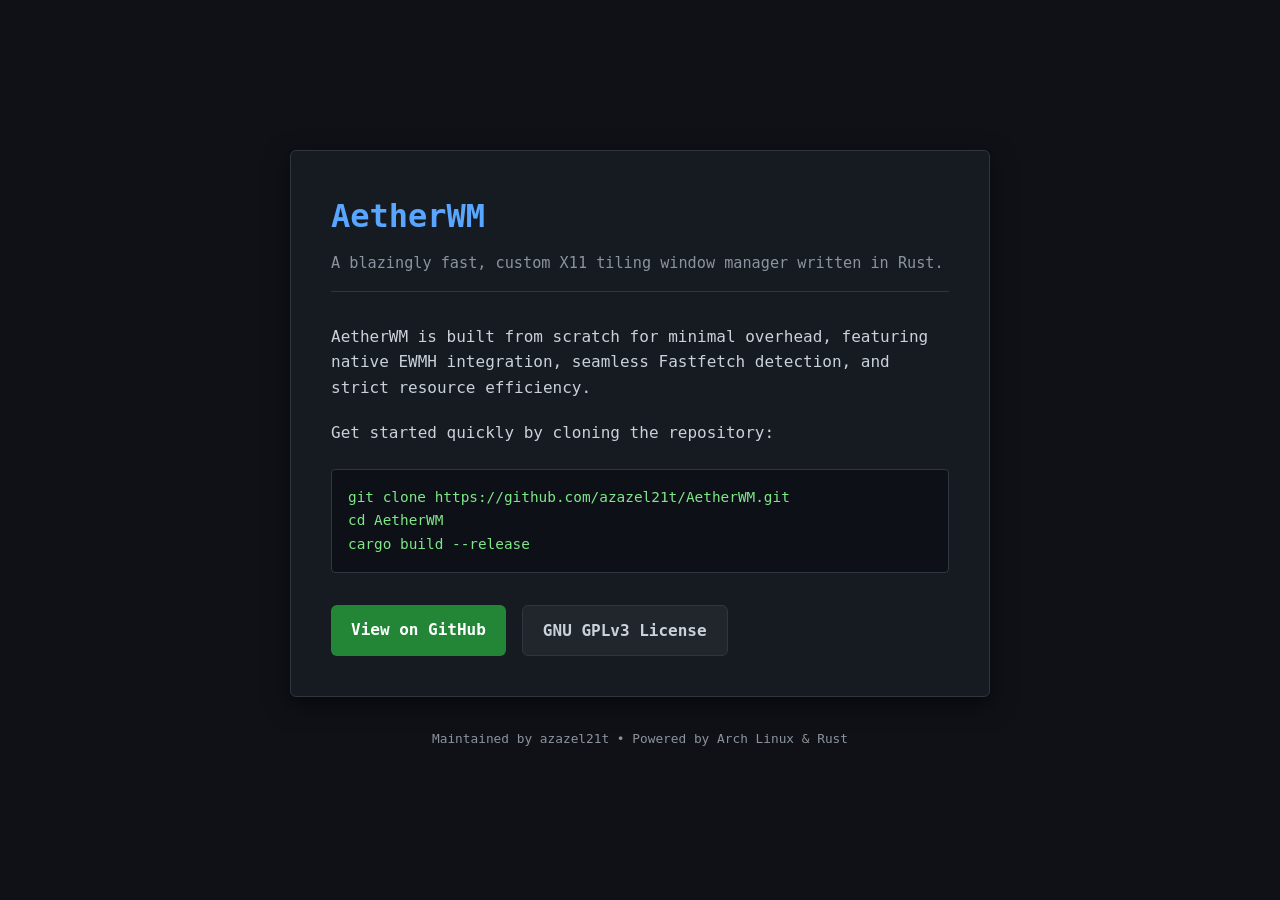
==== index.html @ 2f5f74de "Add minimalist project landing page" ====
<!DOCTYPE html>
<html lang="en">
<head>
    <meta charset="UTF-8">
    <meta name="viewport" content="width=device-width, initial-scale=1.0">
    <title>AetherWM — Lightweight Rust X11 Window Manager</title>
    <style>
        * {
            box-sizing: border-box;
            margin: 0;
            padding: 0;
        }
        body {
            background-color: #0f1117;
            color: #c9d1d9;
            font-family: monospace, sans-serif;
            line-height: 1.6;
            padding: 2rem;
            display: flex;
            flex-direction: column;
            align-items: center;
            justify-content: center;
            min-height: 100vh;
        }
        .container {
            max-width: 700px;
            width: 100%;
            background: #161b22;
            border: 1px solid #30363d;
            border-radius: 6px;
            padding: 2.5rem;
            box-shadow: 0 8px 24px rgba(0,0,0,0.5);
        }
        h1 {
            color: #58a6ff;
            font-size: 2rem;
            margin-bottom: 0.5rem;
        }
        .subtitle {
            color: #8b949e;
            font-size: 0.95rem;
            margin-bottom: 2rem;
            border-bottom: 1px solid #30363d;
            padding-bottom: 1rem;
        }
        p {
            margin-bottom: 1.2rem;
        }
        pre {
            background: #0d1117;
            border: 1px solid #30363d;
            border-radius: 4px;
            padding: 1rem;
            overflow-x: auto;
            color: #7ee787;
            font-size: 0.9rem;
            margin: 1.5rem 0;
        }
        .btn-container {
            display: flex;
            gap: 1rem;
            margin-top: 2rem;
        }
        a.btn {
            background: #238636;
            color: #ffffff;
            padding: 0.75rem 1.25rem;
            border-radius: 6px;
            text-decoration: none;
            font-weight: bold;
            transition: background 0.2s;
        }
        a.btn:hover {
            background: #2ea043;
        }
        a.btn-secondary {
            background: #21262d;
            border: 1px solid #30363d;
            color: #c9d1d9;
        }
        a.btn-secondary:hover {
            background: #30363d;
        }
        footer {
            margin-top: 2rem;
            font-size: 0.8rem;
            color: #8b949e;
            text-align: center;
        }
    </style>
</head>
<body>
    <div class="container">
        <h1>AetherWM</h1>
        <div class="subtitle">A blazingly fast, custom X11 tiling window manager written in Rust.</div>
        
        <p>AetherWM is built from scratch for minimal overhead, featuring native EWMH integration, seamless Fastfetch detection, and strict resource efficiency.</p>
        
        <p>Get started quickly by cloning the repository:</p>
        <pre><code>git clone https://github.com/azazel21t/AetherWM.git
cd AetherWM
cargo build --release</code></pre>

        <div class="btn-container">
            <a href="https://github.com/azazel21t/AetherWM" class="btn">View on GitHub</a>
            <a href="https://github.com/azazel21t/AetherWM/blob/main/LICENSE" class="btn btn-secondary">GNU GPLv3 License</a>
        </div>
    </div>

    <footer>
        Maintained by azazel21t • Powered by Arch Linux & Rust
    </footer>
</body>
</html>
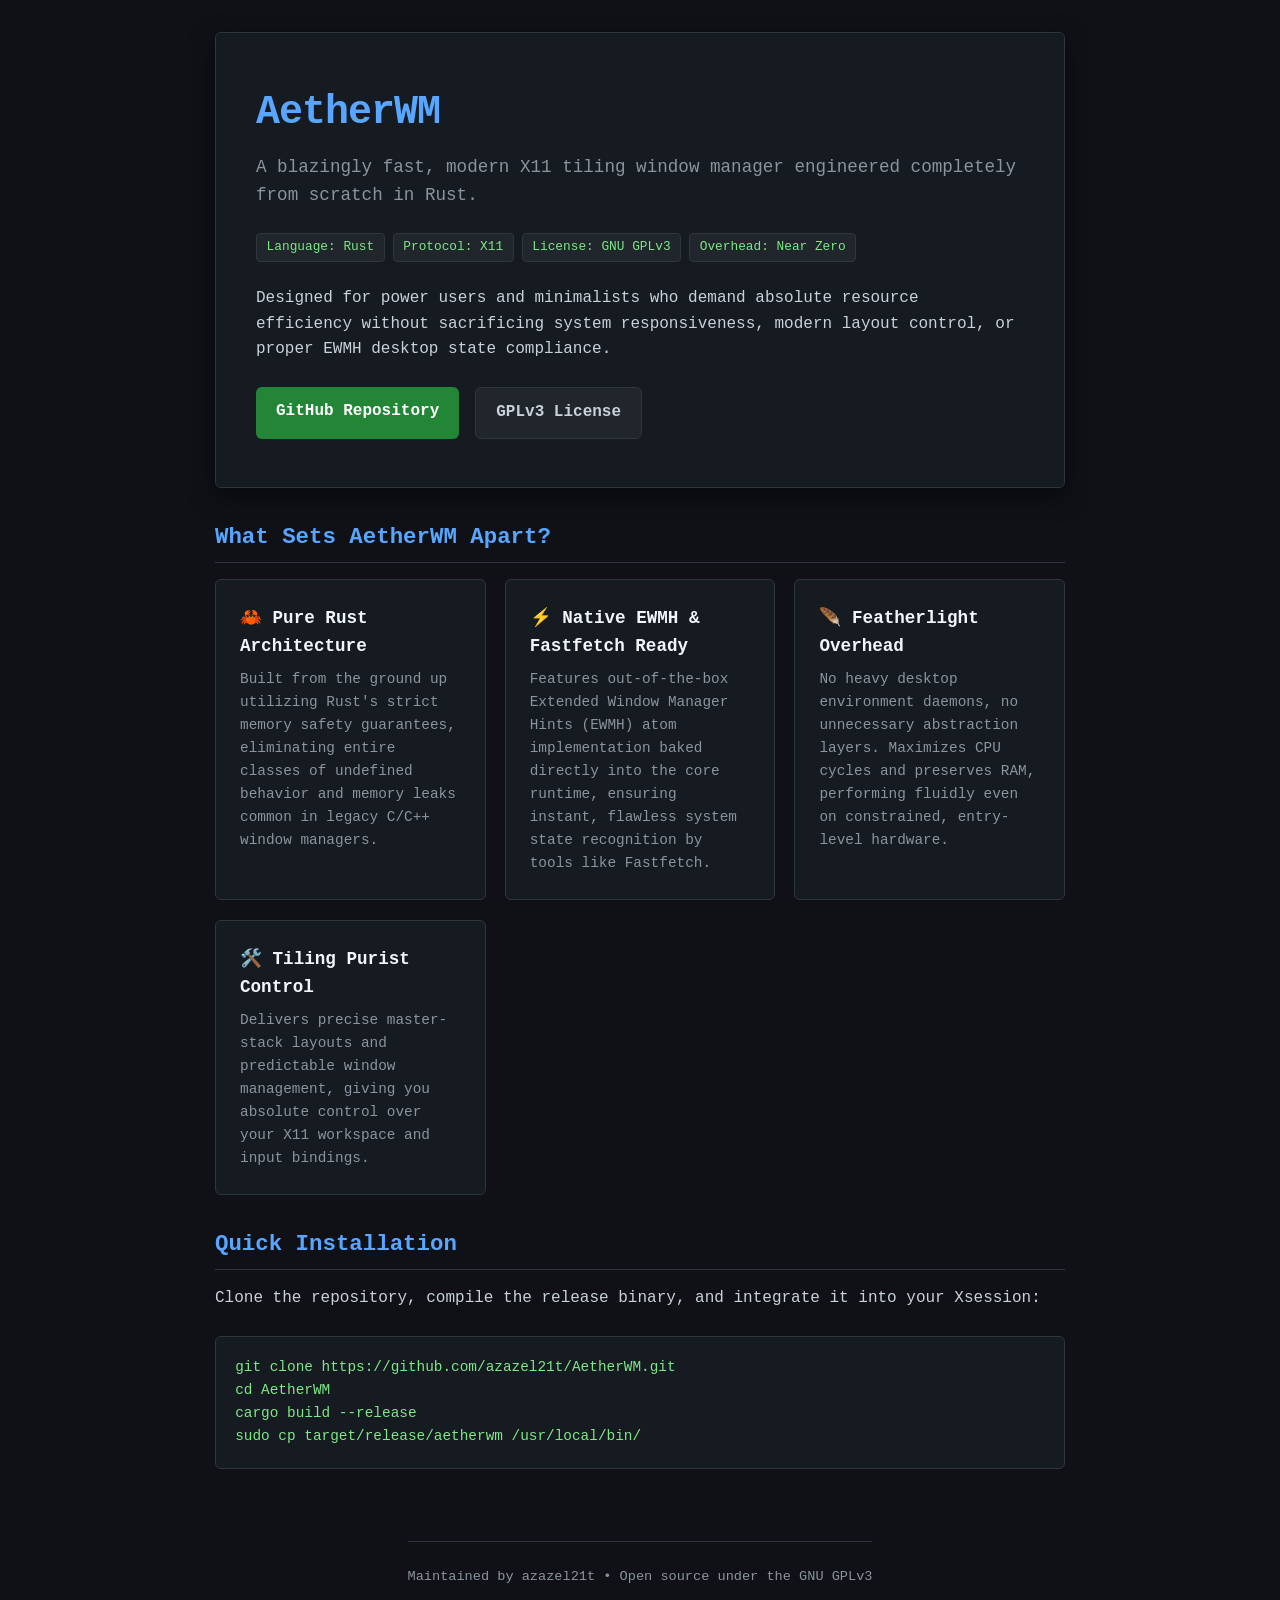
==== commit 115fcd36: "Upgrade landing page with AetherWM unique features and architecture highlights" ====
--- a/index.html
+++ b/index.html
@@ -3,7 +3,7 @@
 <head>
     <meta charset="UTF-8">
     <meta name="viewport" content="width=device-width, initial-scale=1.0">
-    <title>AetherWM — Lightweight Rust X11 Window Manager</title>
+    <title>AetherWM — Uncompromising Rust X11 Tiling Window Manager</title>
     <style>
         * {
             box-sizing: border-box;
@@ -15,42 +15,86 @@
             color: #c9d1d9;
             font-family: monospace, sans-serif;
             line-height: 1.6;
-            padding: 2rem;
+            padding: 2rem 1rem;
             display: flex;
             flex-direction: column;
             align-items: center;
-            justify-content: center;
             min-height: 100vh;
         }
         .container {
-            max-width: 700px;
+            max-width: 850px;
             width: 100%;
+        }
+        header {
             background: #161b22;
             border: 1px solid #30363d;
             border-radius: 6px;
-            padding: 2.5rem;
+            padding: 3rem 2.5rem;
+            margin-bottom: 2rem;
             box-shadow: 0 8px 24px rgba(0,0,0,0.5);
         }
         h1 {
             color: #58a6ff;
-            font-size: 2rem;
+            font-size: 2.5rem;
             margin-bottom: 0.5rem;
+            letter-spacing: -1px;
         }
         .subtitle {
             color: #8b949e;
-            font-size: 0.95rem;
+            font-size: 1.1rem;
+            margin-bottom: 1.5rem;
+        }
+        .badge-container {
+            display: flex;
+            gap: 0.5rem;
+            flex-wrap: wrap;
+            margin-bottom: 1.5rem;
+        }
+        .badge {
+            background: #21262d;
+            border: 1px solid #30363d;
+            color: #7ee787;
+            padding: 0.2rem 0.6rem;
+            border-radius: 4px;
+            font-size: 0.8rem;
+        }
+        .section-title {
+            color: #58a6ff;
+            font-size: 1.4rem;
+            margin: 2rem 0 1rem 0;
+            border-bottom: 1px solid #30363d;
+            padding-bottom: 0.4rem;
+        }
+        .features-grid {
+            display: grid;
+            grid-template-columns: repeat(auto-fit, minmax(250px, 1fr));
+            gap: 1.2rem;
             margin-bottom: 2rem;
-            border-bottom: 1px solid #30363d;
-            padding-bottom: 1rem;
         }
-        p {
-            margin-bottom: 1.2rem;
+        .feature-card {
+            background: #161b22;
+            border: 1px solid #30363d;
+            border-radius: 6px;
+            padding: 1.5rem;
+            transition: border-color 0.2s;
+        }
+        .feature-card:hover {
+            border-color: #58a6ff;
+        }
+        .feature-card h3 {
+            color: #f0f6fc;
+            margin-bottom: 0.5rem;
+            font-size: 1.1rem;
+        }
+        .feature-card p {
+            color: #8b949e;
+            font-size: 0.9rem;
         }
         pre {
-            background: #0d1117;
+            background: #161b22;
             border: 1px solid #30363d;
-            border-radius: 4px;
-            padding: 1rem;
+            border-radius: 6px;
+            padding: 1.2rem;
             overflow-x: auto;
             color: #7ee787;
             font-size: 0.9rem;
@@ -59,7 +103,7 @@
         .btn-container {
             display: flex;
             gap: 1rem;
-            margin-top: 2rem;
+            margin-top: 1.5rem;
         }
         a.btn {
             background: #238636;
@@ -82,33 +126,66 @@
             background: #30363d;
         }
         footer {
-            margin-top: 2rem;
-            font-size: 0.8rem;
+            margin-top: 3rem;
+            font-size: 0.85rem;
             color: #8b949e;
             text-align: center;
+            border-top: 1px solid #30363d;
+            padding-top: 1.5rem;
         }
     </style>
 </head>
 <body>
     <div class="container">
-        <h1>AetherWM</h1>
-        <div class="subtitle">A blazingly fast, custom X11 tiling window manager written in Rust.</div>
-        
-        <p>AetherWM is built from scratch for minimal overhead, featuring native EWMH integration, seamless Fastfetch detection, and strict resource efficiency.</p>
-        
-        <p>Get started quickly by cloning the repository:</p>
+        <header>
+            <h1>AetherWM</h1>
+            <div class="subtitle">A blazingly fast, modern X11 tiling window manager engineered completely from scratch in Rust.</div>
+            
+            <div class="badge-container">
+                <span class="badge">Language: Rust</span>
+                <span class="badge">Protocol: X11</span>
+                <span class="badge">License: GNU GPLv3</span>
+                <span class="badge">Overhead: Near Zero</span>
+            </div>
+
+            <p>Designed for power users and minimalists who demand absolute resource efficiency without sacrificing system responsiveness, modern layout control, or proper EWMH desktop state compliance.</p>
+
+            <div class="btn-container">
+                <a href="https://github.com/azazel21t/AetherWM" class="btn">GitHub Repository</a>
+                <a href="https://github.com/azazel21t/AetherWM/blob/main/LICENSE" class="btn btn-secondary">GPLv3 License</a>
+            </div>
+        </header>
+
+        <h2 class="section-title">What Sets AetherWM Apart?</h2>
+        <div class="features-grid">
+            <div class="feature-card">
+                <h3>🦀 Pure Rust Architecture</h3>
+                <p>Built from the ground up utilizing Rust's strict memory safety guarantees, eliminating entire classes of undefined behavior and memory leaks common in legacy C/C++ window managers.</p>
+            </div>
+            <div class="feature-card">
+                <h3>⚡ Native EWMH & Fastfetch Ready</h3>
+                <p>Features out-of-the-box Extended Window Manager Hints (EWMH) atom implementation baked directly into the core runtime, ensuring instant, flawless system state recognition by tools like Fastfetch.</p>
+            </div>
+            <div class="feature-card">
+                <h3>🪶 Featherlight Overhead</h3>
+                <p>No heavy desktop environment daemons, no unnecessary abstraction layers. Maximizes CPU cycles and preserves RAM, performing fluidly even on constrained, entry-level hardware.</p>
+            </div>
+            <div class="feature-card">
+                <h3>🛠️ Tiling Purist Control</h3>
+                <p>Delivers precise master-stack layouts and predictable window management, giving you absolute control over your X11 workspace and input bindings.</p>
+            </div>
+        </div>
+
+        <h2 class="section-title">Quick Installation</h2>
+        <p>Clone the repository, compile the release binary, and integrate it into your Xsession:</p>
         <pre><code>git clone https://github.com/azazel21t/AetherWM.git
 cd AetherWM
-cargo build --release</code></pre>
-
-        <div class="btn-container">
-            <a href="https://github.com/azazel21t/AetherWM" class="btn">View on GitHub</a>
-            <a href="https://github.com/azazel21t/AetherWM/blob/main/LICENSE" class="btn btn-secondary">GNU GPLv3 License</a>
-        </div>
+cargo build --release
+sudo cp target/release/aetherwm /usr/local/bin/</code></pre>
     </div>
 
     <footer>
-        Maintained by azazel21t • Powered by Arch Linux & Rust
+        Maintained by azazel21t • Open source under the GNU GPLv3
     </footer>
 </body>
 </html>
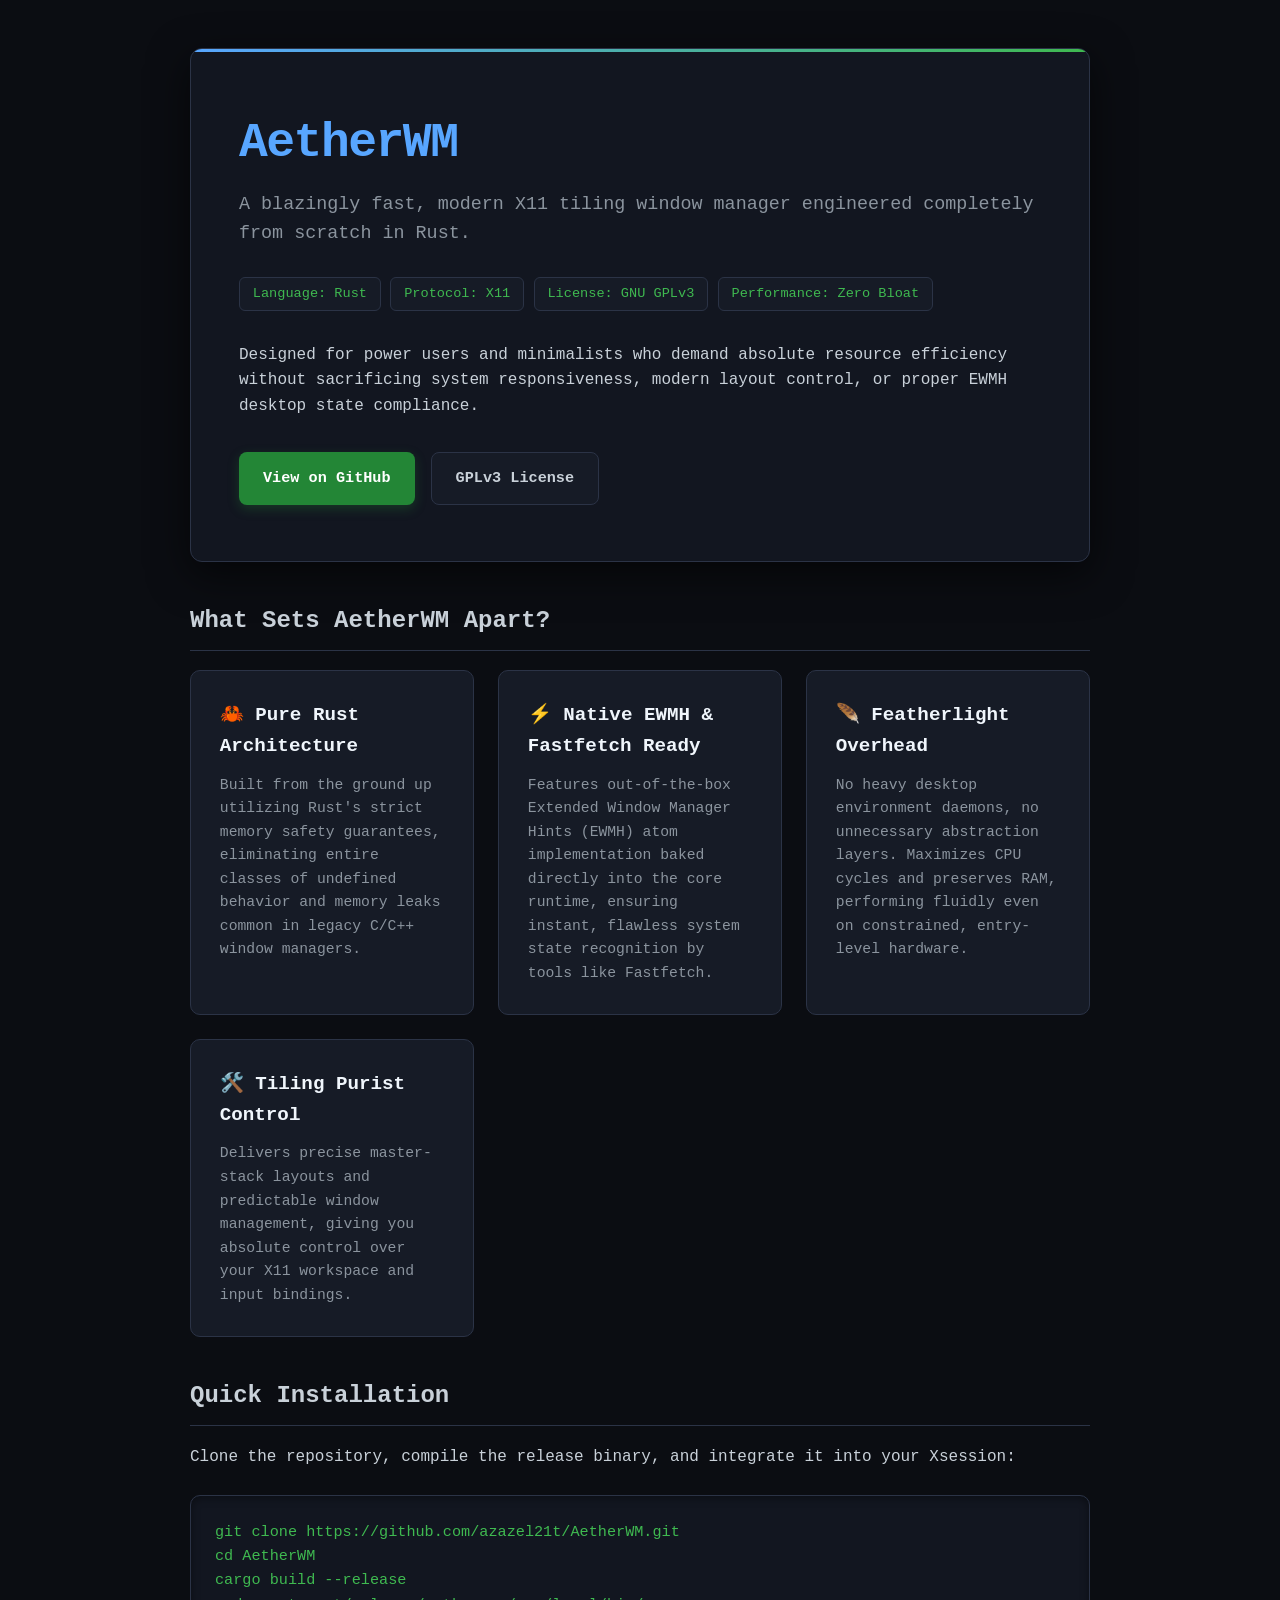
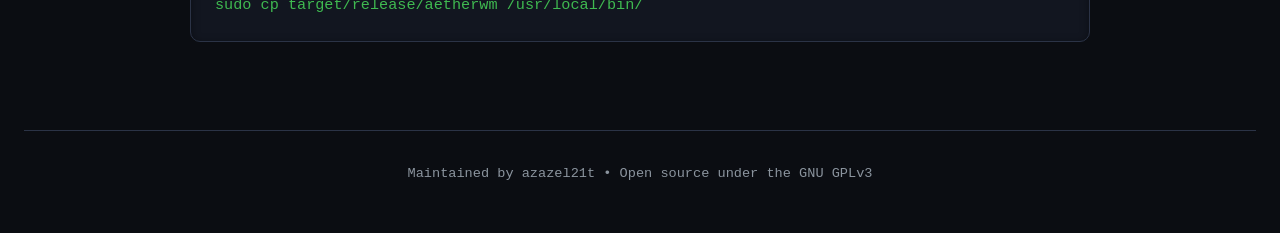
==== commit f144ed4f: "Add professional external stylesheet and structured AetherWM landing page" ====
--- a/index.html
+++ b/index.html
@@ -4,136 +4,7 @@
     <meta charset="UTF-8">
     <meta name="viewport" content="width=device-width, initial-scale=1.0">
     <title>AetherWM — Uncompromising Rust X11 Tiling Window Manager</title>
-    <style>
-        * {
-            box-sizing: border-box;
-            margin: 0;
-            padding: 0;
-        }
-        body {
-            background-color: #0f1117;
-            color: #c9d1d9;
-            font-family: monospace, sans-serif;
-            line-height: 1.6;
-            padding: 2rem 1rem;
-            display: flex;
-            flex-direction: column;
-            align-items: center;
-            min-height: 100vh;
-        }
-        .container {
-            max-width: 850px;
-            width: 100%;
-        }
-        header {
-            background: #161b22;
-            border: 1px solid #30363d;
-            border-radius: 6px;
-            padding: 3rem 2.5rem;
-            margin-bottom: 2rem;
-            box-shadow: 0 8px 24px rgba(0,0,0,0.5);
-        }
-        h1 {
-            color: #58a6ff;
-            font-size: 2.5rem;
-            margin-bottom: 0.5rem;
-            letter-spacing: -1px;
-        }
-        .subtitle {
-            color: #8b949e;
-            font-size: 1.1rem;
-            margin-bottom: 1.5rem;
-        }
-        .badge-container {
-            display: flex;
-            gap: 0.5rem;
-            flex-wrap: wrap;
-            margin-bottom: 1.5rem;
-        }
-        .badge {
-            background: #21262d;
-            border: 1px solid #30363d;
-            color: #7ee787;
-            padding: 0.2rem 0.6rem;
-            border-radius: 4px;
-            font-size: 0.8rem;
-        }
-        .section-title {
-            color: #58a6ff;
-            font-size: 1.4rem;
-            margin: 2rem 0 1rem 0;
-            border-bottom: 1px solid #30363d;
-            padding-bottom: 0.4rem;
-        }
-        .features-grid {
-            display: grid;
-            grid-template-columns: repeat(auto-fit, minmax(250px, 1fr));
-            gap: 1.2rem;
-            margin-bottom: 2rem;
-        }
-        .feature-card {
-            background: #161b22;
-            border: 1px solid #30363d;
-            border-radius: 6px;
-            padding: 1.5rem;
-            transition: border-color 0.2s;
-        }
-        .feature-card:hover {
-            border-color: #58a6ff;
-        }
-        .feature-card h3 {
-            color: #f0f6fc;
-            margin-bottom: 0.5rem;
-            font-size: 1.1rem;
-        }
-        .feature-card p {
-            color: #8b949e;
-            font-size: 0.9rem;
-        }
-        pre {
-            background: #161b22;
-            border: 1px solid #30363d;
-            border-radius: 6px;
-            padding: 1.2rem;
-            overflow-x: auto;
-            color: #7ee787;
-            font-size: 0.9rem;
-            margin: 1.5rem 0;
-        }
-        .btn-container {
-            display: flex;
-            gap: 1rem;
-            margin-top: 1.5rem;
-        }
-        a.btn {
-            background: #238636;
-            color: #ffffff;
-            padding: 0.75rem 1.25rem;
-            border-radius: 6px;
-            text-decoration: none;
-            font-weight: bold;
-            transition: background 0.2s;
-        }
-        a.btn:hover {
-            background: #2ea043;
-        }
-        a.btn-secondary {
-            background: #21262d;
-            border: 1px solid #30363d;
-            color: #c9d1d9;
-        }
-        a.btn-secondary:hover {
-            background: #30363d;
-        }
-        footer {
-            margin-top: 3rem;
-            font-size: 0.85rem;
-            color: #8b949e;
-            text-align: center;
-            border-top: 1px solid #30363d;
-            padding-top: 1.5rem;
-        }
-    </style>
+    <link rel="stylesheet" href="style.css">
 </head>
 <body>
     <div class="container">
@@ -145,13 +16,13 @@
                 <span class="badge">Language: Rust</span>
                 <span class="badge">Protocol: X11</span>
                 <span class="badge">License: GNU GPLv3</span>
-                <span class="badge">Overhead: Near Zero</span>
+                <span class="badge">Performance: Zero Bloat</span>
             </div>
 
             <p>Designed for power users and minimalists who demand absolute resource efficiency without sacrificing system responsiveness, modern layout control, or proper EWMH desktop state compliance.</p>
 
             <div class="btn-container">
-                <a href="https://github.com/azazel21t/AetherWM" class="btn">GitHub Repository</a>
+                <a href="https://github.com/azazel21t/AetherWM" class="btn">View on GitHub</a>
                 <a href="https://github.com/azazel21t/AetherWM/blob/main/LICENSE" class="btn btn-secondary">GPLv3 License</a>
             </div>
         </header>
--- a/style.css
+++ b/style.css
@@ -0,0 +1,192 @@
+:root {
+    --bg-base: #0b0d12;
+    --bg-surface: #121620;
+    --bg-card: #161b26;
+    --border-color: #2b3346;
+    --text-main: #c9d1d9;
+    --text-muted: #8b949e;
+    --accent-blue: #58a6ff;
+    --accent-green: #3fb950;
+    --accent-glow: rgba(88, 166, 255, 0.15);
+    --font-mono: monospace, sans-serif;
+}
+
+* {
+    box-sizing: border-box;
+    margin: 0;
+    padding: 0;
+}
+
+body {
+    background-color: var(--bg-base);
+    color: var(--text-main);
+    font-family: var(--font-mono);
+    line-height: 1.6;
+    padding: 3rem 1.5rem;
+    display: flex;
+    flex-direction: column;
+    align-items: center;
+    min-height: 100vh;
+    overflow-x: hidden;
+}
+
+.container {
+    max-width: 900px;
+    width: 100%;
+}
+
+header {
+    background: var(--bg-surface);
+    border: 1px solid var(--border-color);
+    border-radius: 12px;
+    padding: 3.5rem 3rem;
+    margin-bottom: 2.5rem;
+    box-shadow: 0 12px 40px rgba(0, 0, 0, 0.6);
+    position: relative;
+    overflow: hidden;
+}
+
+header::before {
+    content: '';
+    position: absolute;
+    top: 0;
+    left: 0;
+    width: 100%;
+    height: 3px;
+    background: linear-gradient(90deg, var(--accent-blue), var(--accent-green));
+}
+
+h1 {
+    color: var(--accent-blue);
+    font-size: 3rem;
+    margin-bottom: 0.5rem;
+    letter-spacing: -1.5px;
+    font-weight: 700;
+}
+
+.subtitle {
+    color: var(--text-muted);
+    font-size: 1.15rem;
+    margin-bottom: 1.8rem;
+}
+
+.badge-container {
+    display: flex;
+    gap: 0.6rem;
+    flex-wrap: wrap;
+    margin-bottom: 2rem;
+}
+
+.badge {
+    background: var(--bg-card);
+    border: 1px solid var(--border-color);
+    color: var(--accent-green);
+    padding: 0.3rem 0.8rem;
+    border-radius: 6px;
+    font-size: 0.85rem;
+    font-weight: 500;
+}
+
+.section-title {
+    color: var(--text-main);
+    font-size: 1.5rem;
+    margin: 2.5rem 0 1.2rem 0;
+    display: flex;
+    align-items: center;
+    gap: 0.5rem;
+    border-bottom: 1px solid var(--border-color);
+    padding-bottom: 0.6rem;
+}
+
+.features-grid {
+    display: grid;
+    grid-template-columns: repeat(auto-fit, minmax(260px, 1fr));
+    gap: 1.5rem;
+    margin-bottom: 2.5rem;
+}
+
+.feature-card {
+    background: var(--bg-card);
+    border: 1px solid var(--border-color);
+    border-radius: 10px;
+    padding: 1.8rem;
+    transition: all 0.25s cubic-bezier(0.4, 0, 0.2, 1);
+}
+
+.feature-card:hover {
+    border-color: var(--accent-blue);
+    transform: translateY(-3px);
+    box-shadow: 0 8px 25px var(--accent-glow);
+}
+
+.feature-card h3 {
+    color: #f0f6fc;
+    margin-bottom: 0.75rem;
+    font-size: 1.2rem;
+}
+
+.feature-card p {
+    color: var(--text-muted);
+    font-size: 0.92rem;
+}
+
+pre {
+    background: var(--bg-surface);
+    border: 1px solid var(--border-color);
+    border-radius: 10px;
+    padding: 1.5rem;
+    overflow-x: auto;
+    color: var(--accent-green);
+    font-size: 0.95rem;
+    margin: 1.5rem 0;
+    box-shadow: inset 0 2px 8px rgba(0, 0, 0, 0.4);
+}
+
+.btn-container {
+    display: flex;
+    gap: 1rem;
+    margin-top: 2rem;
+    flex-wrap: wrap;
+}
+
+a.btn {
+    background: #238636;
+    color: #ffffff;
+    padding: 0.85rem 1.5rem;
+    border-radius: 8px;
+    text-decoration: none;
+    font-weight: bold;
+    font-size: 0.95rem;
+    transition: all 0.2s ease;
+    display: inline-flex;
+    align-items: center;
+    gap: 0.5rem;
+    box-shadow: 0 4px 12px rgba(35, 134, 54, 0.3);
+}
+
+a.btn:hover {
+    background: #2ea043;
+    transform: translateY(-1px);
+}
+
+a.btn-secondary {
+    background: var(--bg-card);
+    border: 1px solid var(--border-color);
+    color: var(--text-main);
+    box-shadow: none;
+}
+
+a.btn-secondary:hover {
+    background: var(--border-color);
+    border-color: var(--text-muted);
+}
+
+footer {
+    margin-top: 4rem;
+    font-size: 0.85rem;
+    color: var(--text-muted);
+    text-align: center;
+    border-top: 1px solid var(--border-color);
+    padding-top: 2rem;
+    width: 100%;
+}
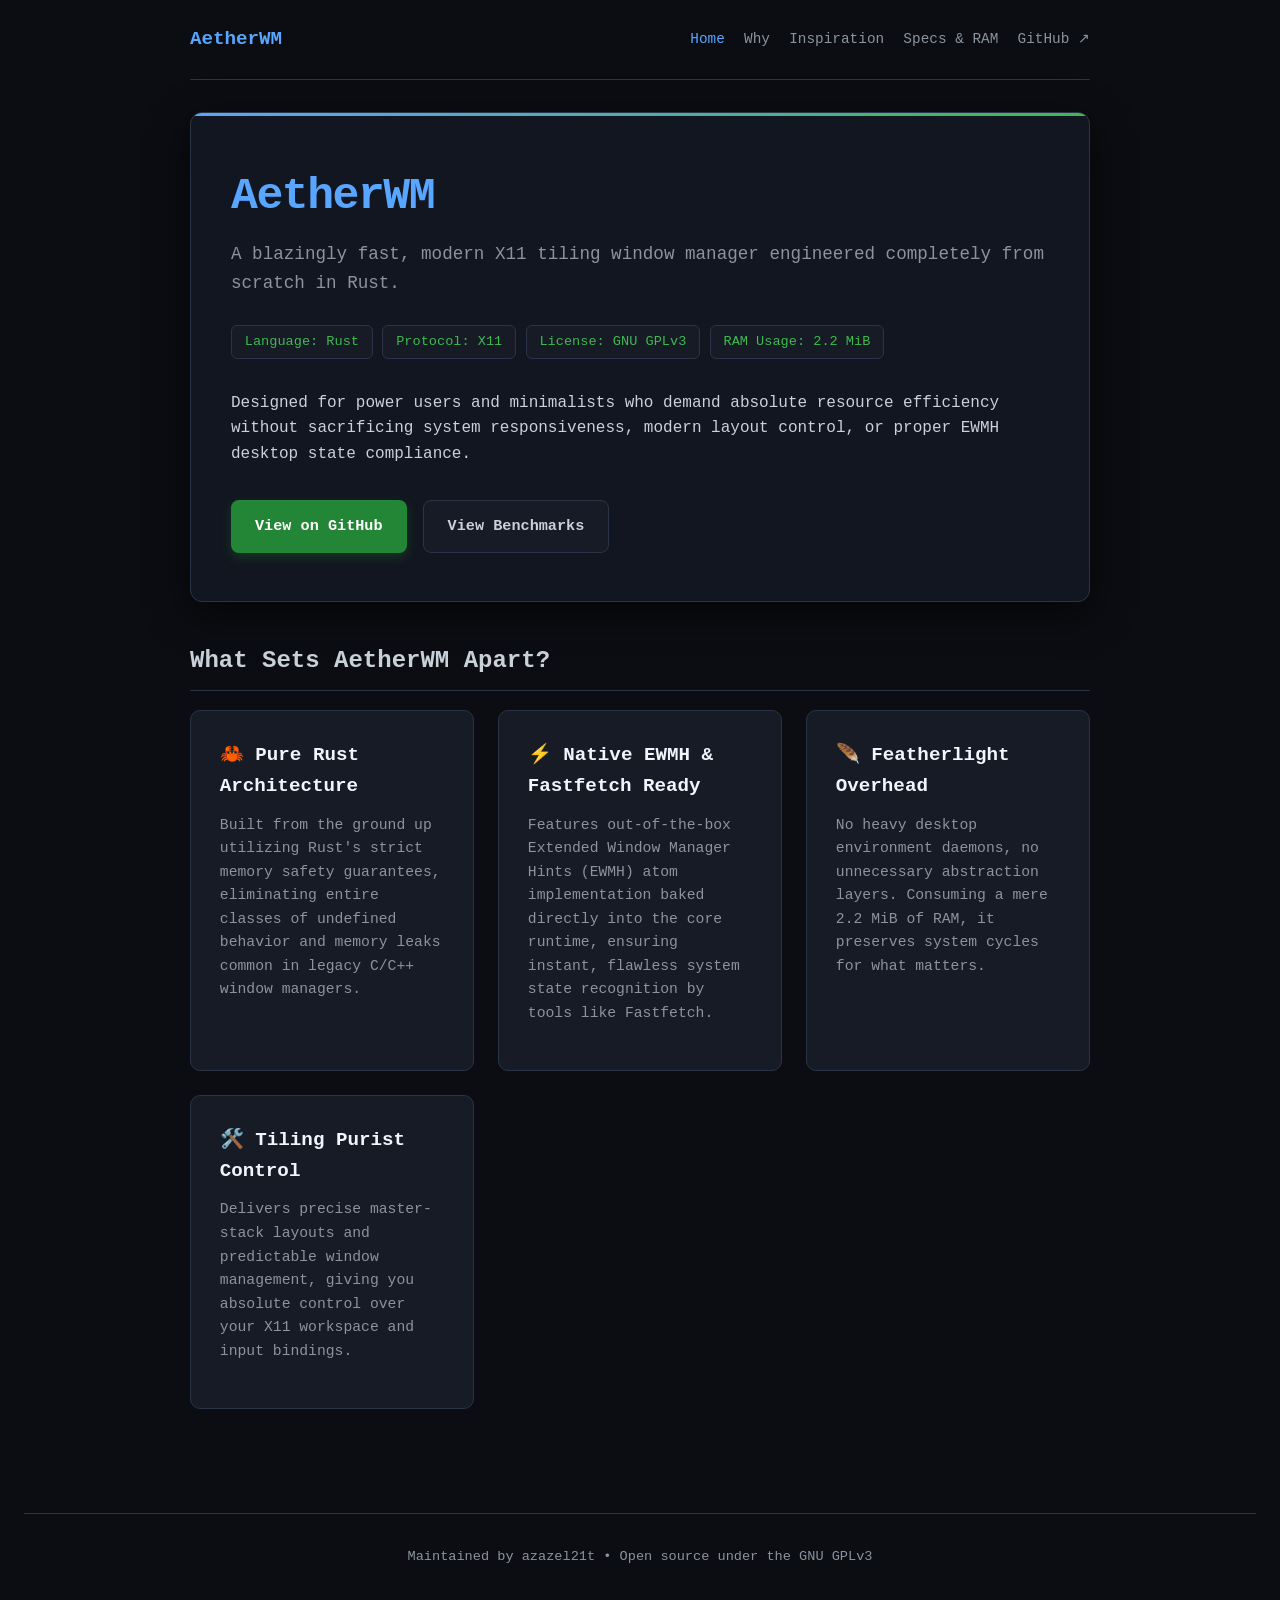
==== commit a85040ec: "Add multi-page site structure: Why, Inspiration, and Hardware Specs with 2.2 MiB RAM stats" ====
--- a/index.html
+++ b/index.html
@@ -7,6 +7,17 @@
     <link rel="stylesheet" href="style.css">
 </head>
 <body>
+    <nav class="navbar">
+        <a href="index.html" class="nav-brand">AetherWM</a>
+        <div class="nav-links">
+            <a href="index.html" class="active">Home</a>
+            <a href="why.html">Why</a>
+            <a href="inspiration.html">Inspiration</a>
+            <a href="specs.html">Specs & RAM</a>
+            <a href="https://github.com/azazel21t/AetherWM" target="_blank">GitHub ↗</a>
+        </div>
+    </nav>
+
     <div class="container">
         <header>
             <h1>AetherWM</h1>
@@ -16,14 +27,14 @@
                 <span class="badge">Language: Rust</span>
                 <span class="badge">Protocol: X11</span>
                 <span class="badge">License: GNU GPLv3</span>
-                <span class="badge">Performance: Zero Bloat</span>
+                <span class="badge">RAM Usage: 2.2 MiB</span>
             </div>
 
             <p>Designed for power users and minimalists who demand absolute resource efficiency without sacrificing system responsiveness, modern layout control, or proper EWMH desktop state compliance.</p>
 
             <div class="btn-container">
                 <a href="https://github.com/azazel21t/AetherWM" class="btn">View on GitHub</a>
-                <a href="https://github.com/azazel21t/AetherWM/blob/main/LICENSE" class="btn btn-secondary">GPLv3 License</a>
+                <a href="specs.html" class="btn btn-secondary">View Benchmarks</a>
             </div>
         </header>
 
@@ -39,20 +50,13 @@
             </div>
             <div class="feature-card">
                 <h3>🪶 Featherlight Overhead</h3>
-                <p>No heavy desktop environment daemons, no unnecessary abstraction layers. Maximizes CPU cycles and preserves RAM, performing fluidly even on constrained, entry-level hardware.</p>
+                <p>No heavy desktop environment daemons, no unnecessary abstraction layers. Consuming a mere 2.2 MiB of RAM, it preserves system cycles for what matters.</p>
             </div>
             <div class="feature-card">
                 <h3>🛠️ Tiling Purist Control</h3>
                 <p>Delivers precise master-stack layouts and predictable window management, giving you absolute control over your X11 workspace and input bindings.</p>
             </div>
         </div>
-
-        <h2 class="section-title">Quick Installation</h2>
-        <p>Clone the repository, compile the release binary, and integrate it into your Xsession:</p>
-        <pre><code>git clone https://github.com/azazel21t/AetherWM.git
-cd AetherWM
-cargo build --release
-sudo cp target/release/aetherwm /usr/local/bin/</code></pre>
     </div>
 
     <footer>
--- a/style.css
+++ b/style.css
@@ -22,7 +22,7 @@
     color: var(--text-main);
     font-family: var(--font-mono);
     line-height: 1.6;
-    padding: 3rem 1.5rem;
+    padding: 0 1.5rem 3rem 1.5rem;
     display: flex;
     flex-direction: column;
     align-items: center;
@@ -30,23 +30,59 @@
     overflow-x: hidden;
 }
 
+/* Navbar */
+.navbar {
+    width: 100%;
+    max-width: 900px;
+    display: flex;
+    justify-content: space-between;
+    align-items: center;
+    padding: 1.5rem 0;
+    margin-bottom: 2rem;
+    border-bottom: 1px solid var(--border-color);
+}
+
+.nav-brand {
+    color: var(--accent-blue);
+    font-weight: 700;
+    font-size: 1.2rem;
+    text-decoration: none;
+}
+
+.nav-links {
+    display: flex;
+    gap: 1.2rem;
+    flex-wrap: wrap;
+}
+
+.nav-links a {
+    color: var(--text-muted);
+    text-decoration: none;
+    font-size: 0.9rem;
+    transition: color 0.2s;
+}
+
+.nav-links a:hover, .nav-links a.active {
+    color: var(--accent-blue);
+}
+
 .container {
     max-width: 900px;
     width: 100%;
 }
 
-header {
+header, .content-box {
     background: var(--bg-surface);
     border: 1px solid var(--border-color);
     border-radius: 12px;
-    padding: 3.5rem 3rem;
-    margin-bottom: 2.5rem;
+    padding: 3rem 2.5rem;
+    margin-bottom: 2rem;
     box-shadow: 0 12px 40px rgba(0, 0, 0, 0.6);
     position: relative;
     overflow: hidden;
 }
 
-header::before {
+header::before, .content-box::before {
     content: '';
     position: absolute;
     top: 0;
@@ -58,15 +94,26 @@
 
 h1 {
     color: var(--accent-blue);
-    font-size: 3rem;
+    font-size: 2.8rem;
     margin-bottom: 0.5rem;
     letter-spacing: -1.5px;
     font-weight: 700;
 }
 
+h2 {
+    color: var(--text-main);
+    font-size: 1.8rem;
+    margin-bottom: 1rem;
+}
+
+p {
+    margin-bottom: 1rem;
+    color: var(--text-main);
+}
+
 .subtitle {
     color: var(--text-muted);
-    font-size: 1.15rem;
+    font-size: 1.1rem;
     margin-bottom: 1.8rem;
 }
 
@@ -140,6 +187,13 @@
     font-size: 0.95rem;
     margin: 1.5rem 0;
     box-shadow: inset 0 2px 8px rgba(0, 0, 0, 0.4);
+}
+
+.highlight-stat {
+    font-size: 2.5rem;
+    font-weight: bold;
+    color: var(--accent-green);
+    margin: 1rem 0;
 }
 
 .btn-container {
